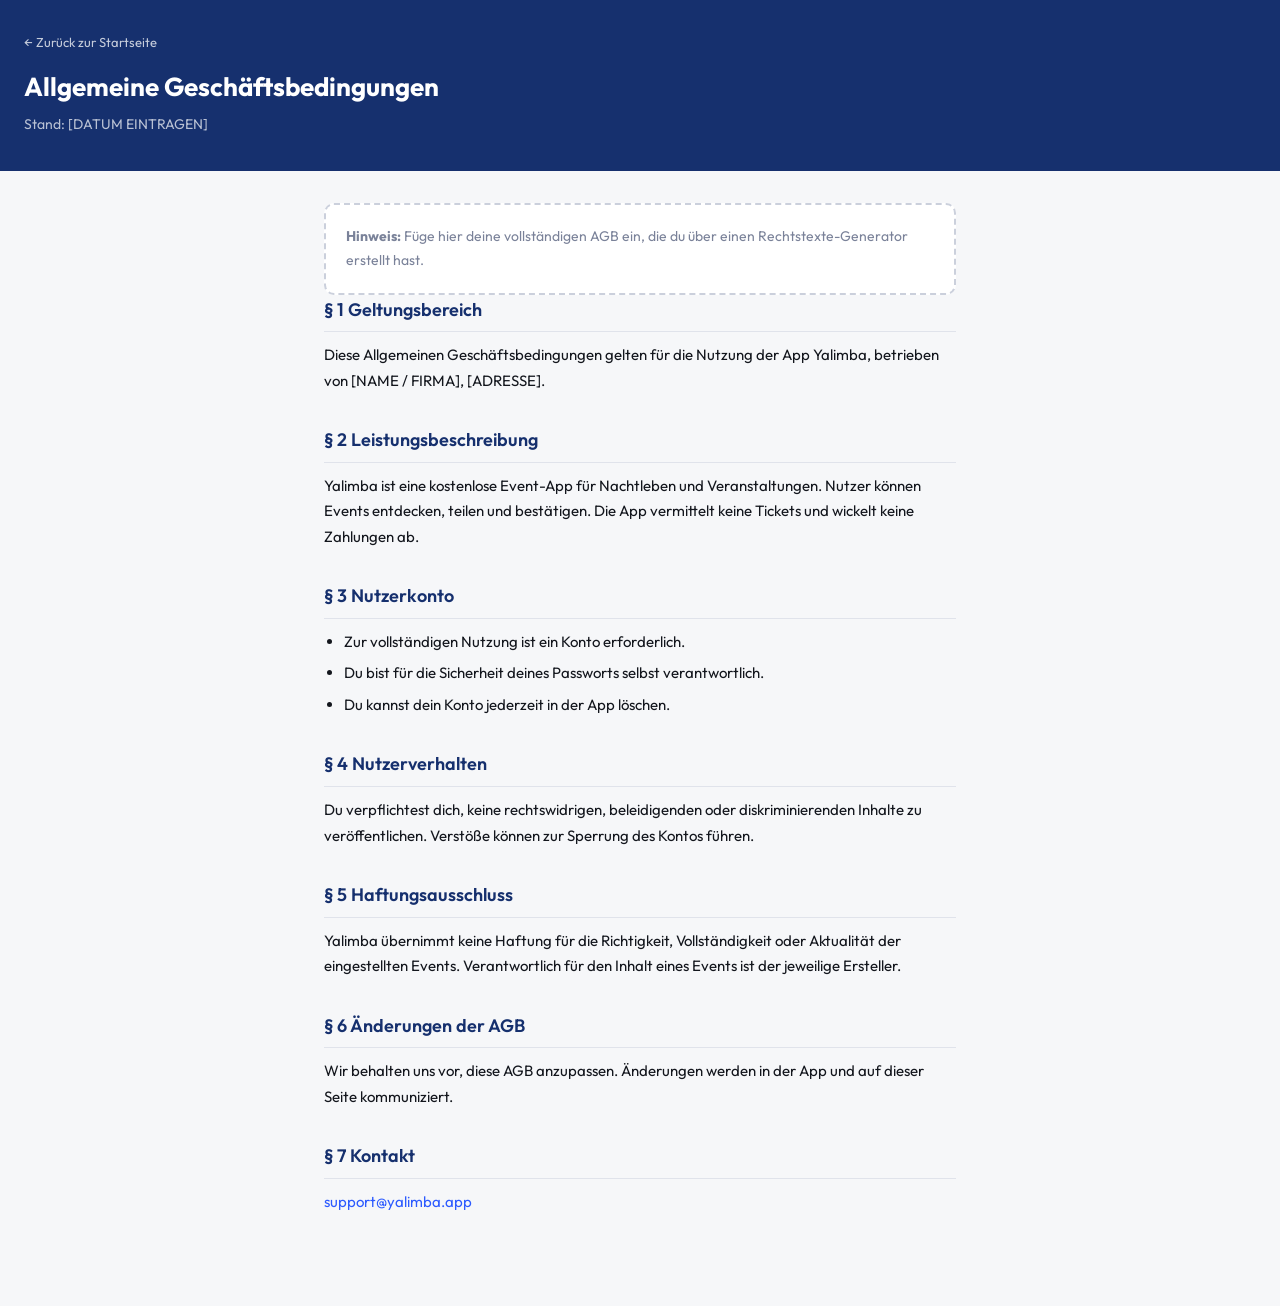
==== agb.html @ d7500364 "Add files via upload" ====
<!DOCTYPE html>
<html lang="de">
<head>
  <meta charset="UTF-8" />
  <meta name="viewport" content="width=device-width, initial-scale=1.0" />
  <title>AGB – Yalimba</title>
  <link href="https://fonts.googleapis.com/css2?family=Outfit:wght@400;500;600;700&display=swap" rel="stylesheet" />
  <style>
    *, *::before, *::after { box-sizing: border-box; margin: 0; padding: 0; }
    body {
      font-family: 'Outfit', system-ui, sans-serif;
      background: #F6F7F9;
      color: #13161D;
      line-height: 1.7;
      padding: 0 0 60px;
    }
    header {
      background: #16306E;
      color: #fff;
      padding: 28px 24px 24px;
    }
    header a {
      display: inline-block;
      font-size: 13px;
      color: rgba(255,255,255,0.75);
      text-decoration: none;
      margin-bottom: 12px;
    }
    header a:hover { color: #fff; }
    header h1 { font-size: 26px; font-weight: 700; }
    header p  { font-size: 14px; color: rgba(255,255,255,0.7); margin-top: 4px; }
    main {
      max-width: 680px;
      margin: 32px auto;
      padding: 0 24px;
    }
    section { margin-bottom: 32px; }
    h2 {
      font-size: 18px;
      font-weight: 600;
      color: #16306E;
      margin-bottom: 10px;
      padding-bottom: 6px;
      border-bottom: 1px solid #E0E3EB;
    }
    p  { font-size: 15px; margin-bottom: 10px; }
    ul { padding-left: 20px; margin-bottom: 10px; }
    li { font-size: 15px; margin-bottom: 6px; }
    a  { color: #2D5BFF; text-decoration: none; }
    a:hover { text-decoration: underline; }
    .placeholder {
      background: #fff;
      border: 2px dashed #CBD0DC;
      border-radius: 10px;
      padding: 20px;
      font-size: 14px;
      color: #7A8299;
    }
  </style>
</head>
<body>
  <header>
    <a href="index.html">← Zurück zur Startseite</a>
    <h1>Allgemeine Geschäftsbedingungen</h1>
    <p>Stand: [DATUM EINTRAGEN]</p>
  </header>
  <main>
    <!-- ════════════════════════════════════════════════
         PLATZHALTER – ersetze diesen Bereich mit deinem
         generierten AGB-Text (z.B. von it-recht-kanzlei.de
         oder trusted-shops.com)
         ════════════════════════════════════════════════ -->
    <div class="placeholder">
      <strong>Hinweis:</strong> Füge hier deine vollständigen AGB ein,
      die du über einen Rechtstexte-Generator erstellt hast.
    </div>

    <section>
      <h2>§ 1 Geltungsbereich</h2>
      <p>Diese Allgemeinen Geschäftsbedingungen gelten für die Nutzung der App Yalimba,
         betrieben von [NAME / FIRMA], [ADRESSE].</p>
    </section>

    <section>
      <h2>§ 2 Leistungsbeschreibung</h2>
      <p>Yalimba ist eine kostenlose Event-App für Nachtleben und Veranstaltungen.
         Nutzer können Events entdecken, teilen und bestätigen. Die App vermittelt
         keine Tickets und wickelt keine Zahlungen ab.</p>
    </section>

    <section>
      <h2>§ 3 Nutzerkonto</h2>
      <ul>
        <li>Zur vollständigen Nutzung ist ein Konto erforderlich.</li>
        <li>Du bist für die Sicherheit deines Passworts selbst verantwortlich.</li>
        <li>Du kannst dein Konto jederzeit in der App löschen.</li>
      </ul>
    </section>

    <section>
      <h2>§ 4 Nutzerverhalten</h2>
      <p>Du verpflichtest dich, keine rechtswidrigen, beleidigenden oder
         diskriminierenden Inhalte zu veröffentlichen. Verstöße können zur
         Sperrung des Kontos führen.</p>
    </section>

    <section>
      <h2>§ 5 Haftungsausschluss</h2>
      <p>Yalimba übernimmt keine Haftung für die Richtigkeit, Vollständigkeit
         oder Aktualität der eingestellten Events. Verantwortlich für den Inhalt
         eines Events ist der jeweilige Ersteller.</p>
    </section>

    <section>
      <h2>§ 6 Änderungen der AGB</h2>
      <p>Wir behalten uns vor, diese AGB anzupassen. Änderungen werden in der App
         und auf dieser Seite kommuniziert.</p>
    </section>

    <section>
      <h2>§ 7 Kontakt</h2>
      <p><a href="mailto:support@yalimba.app">support@yalimba.app</a></p>
    </section>
  </main>
</body>
</html>
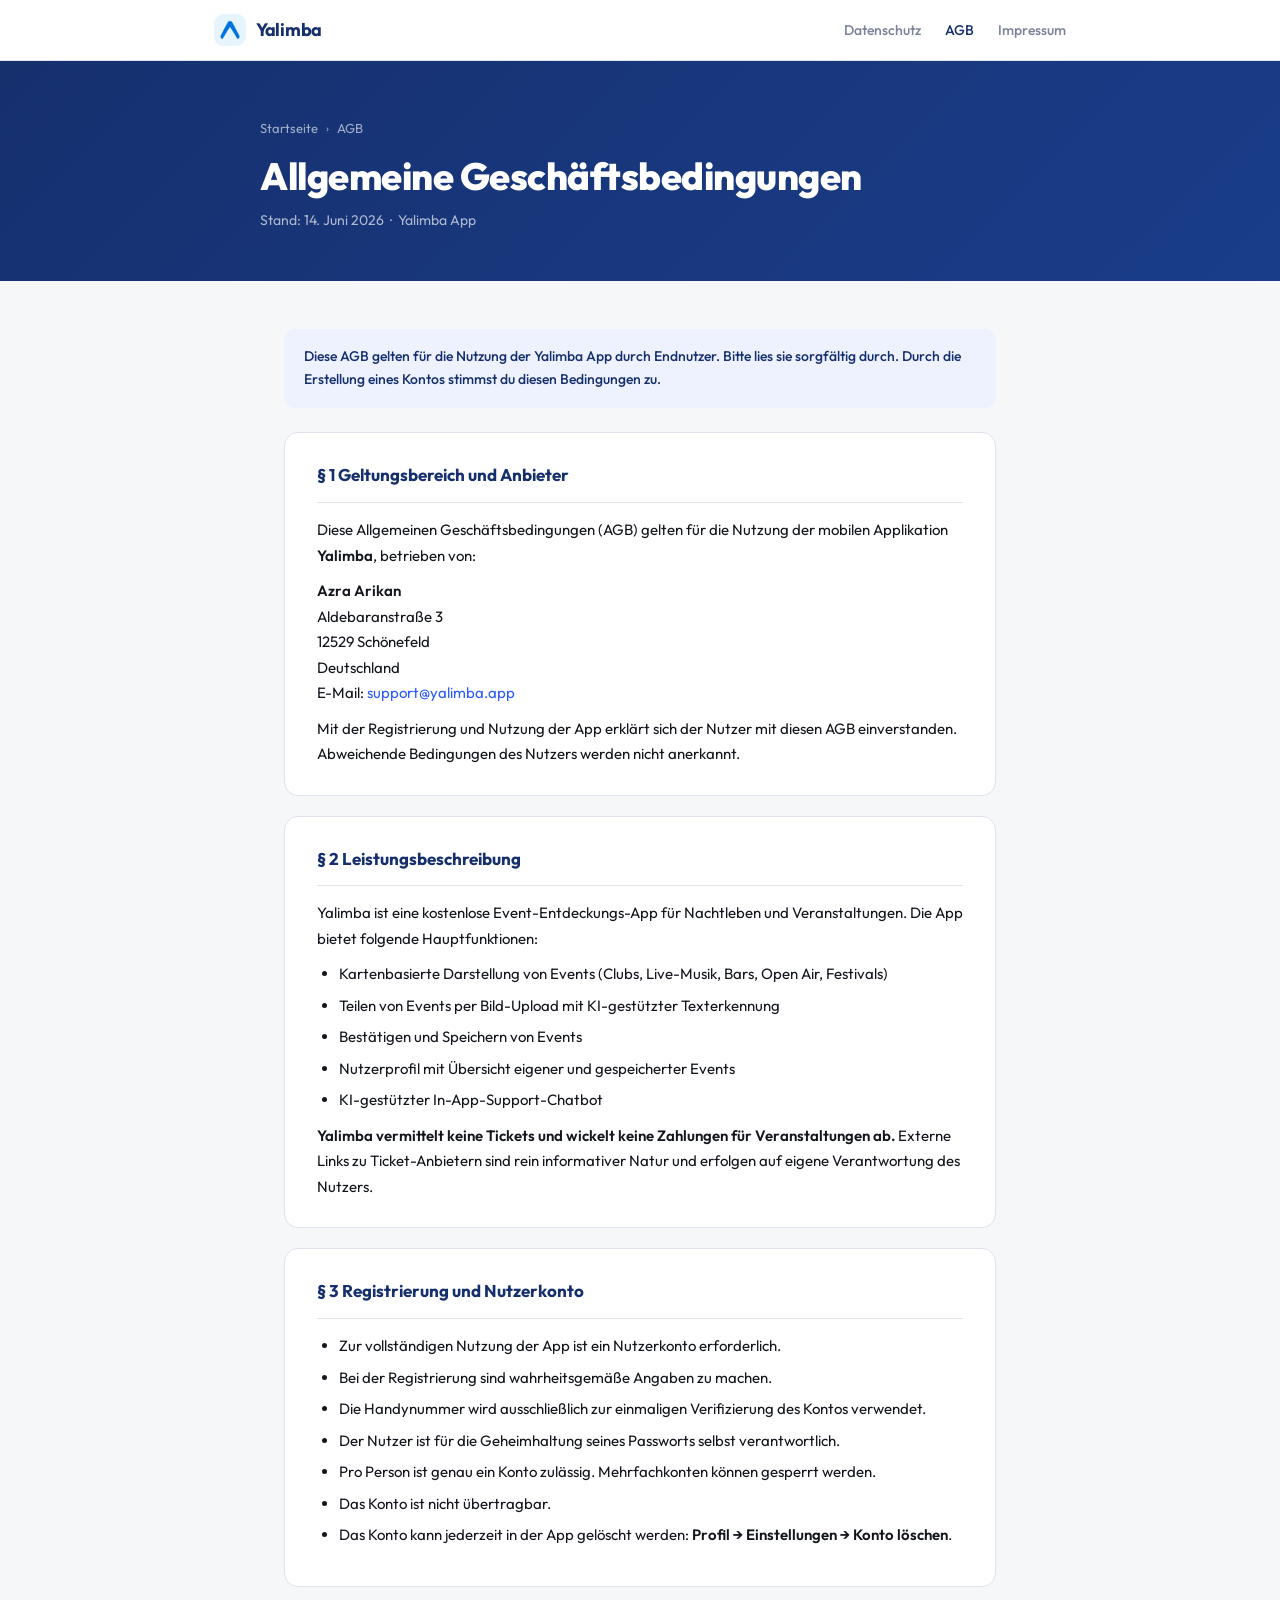
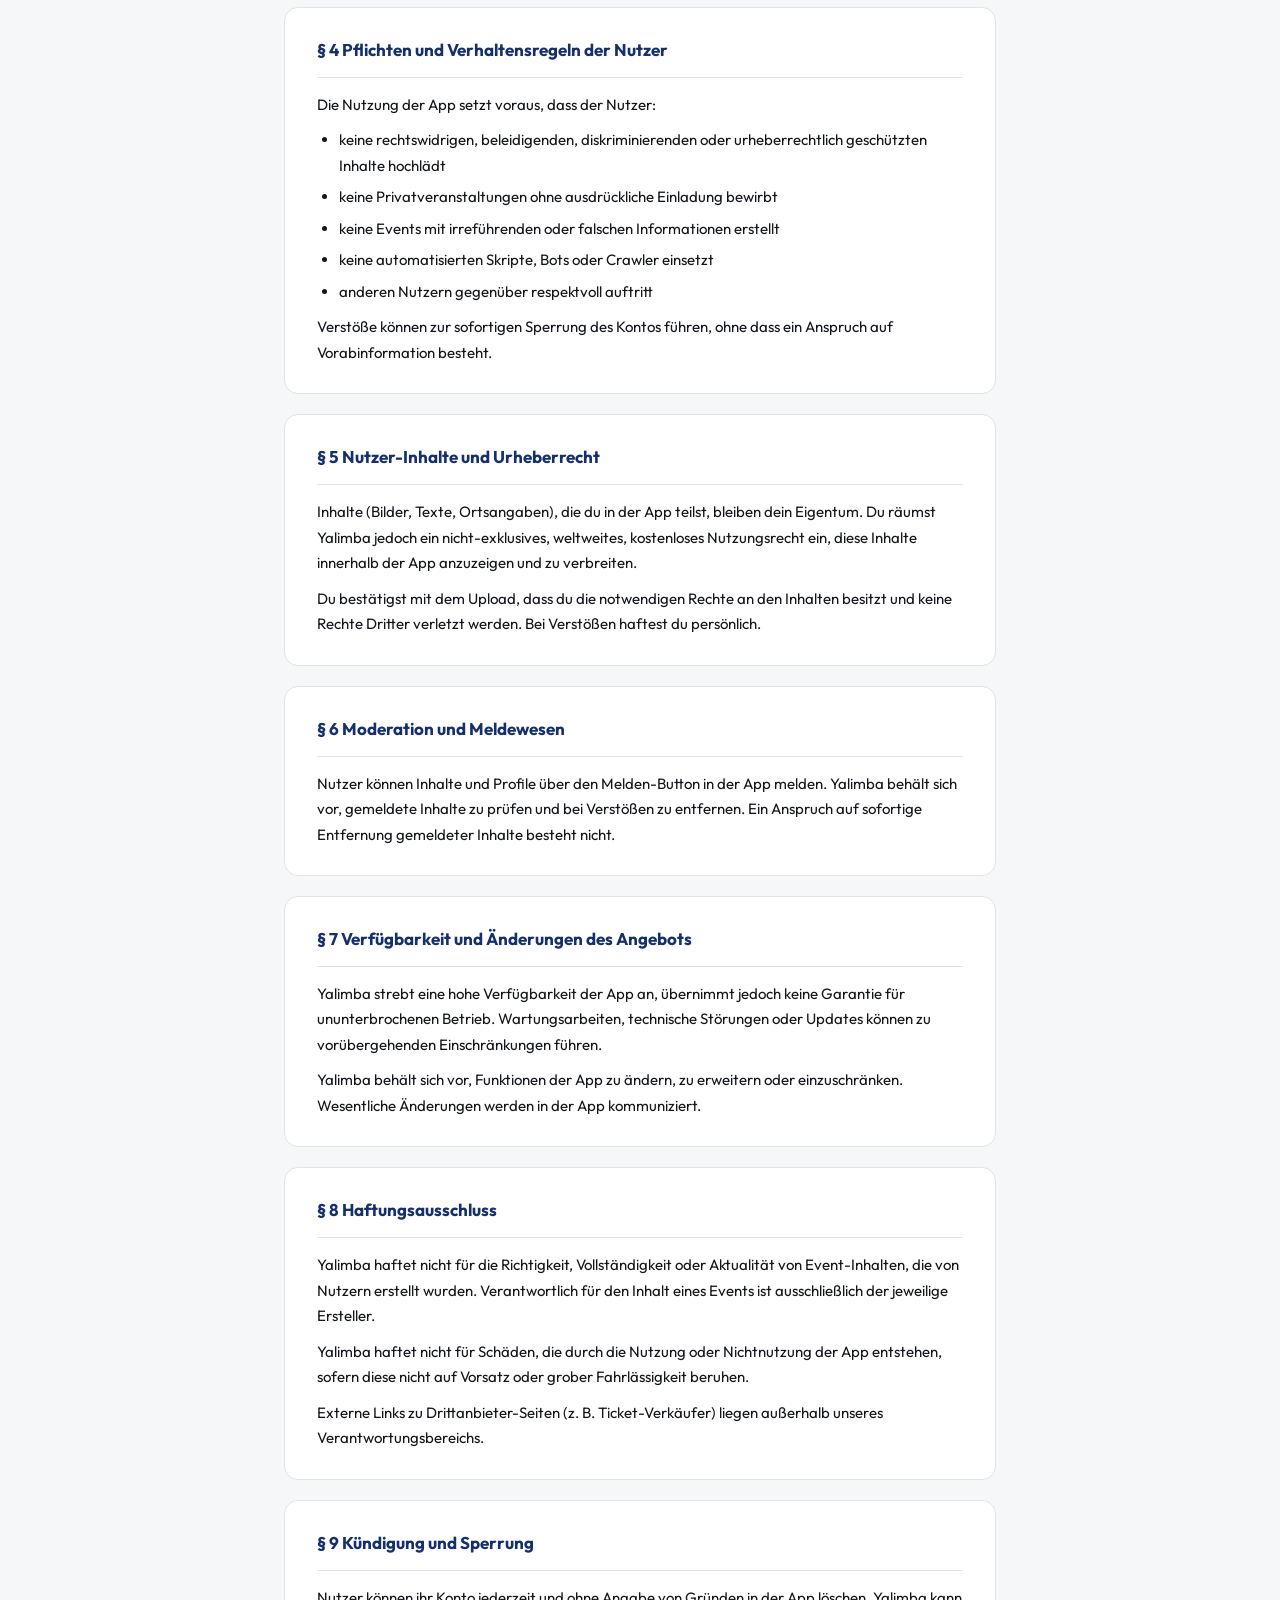
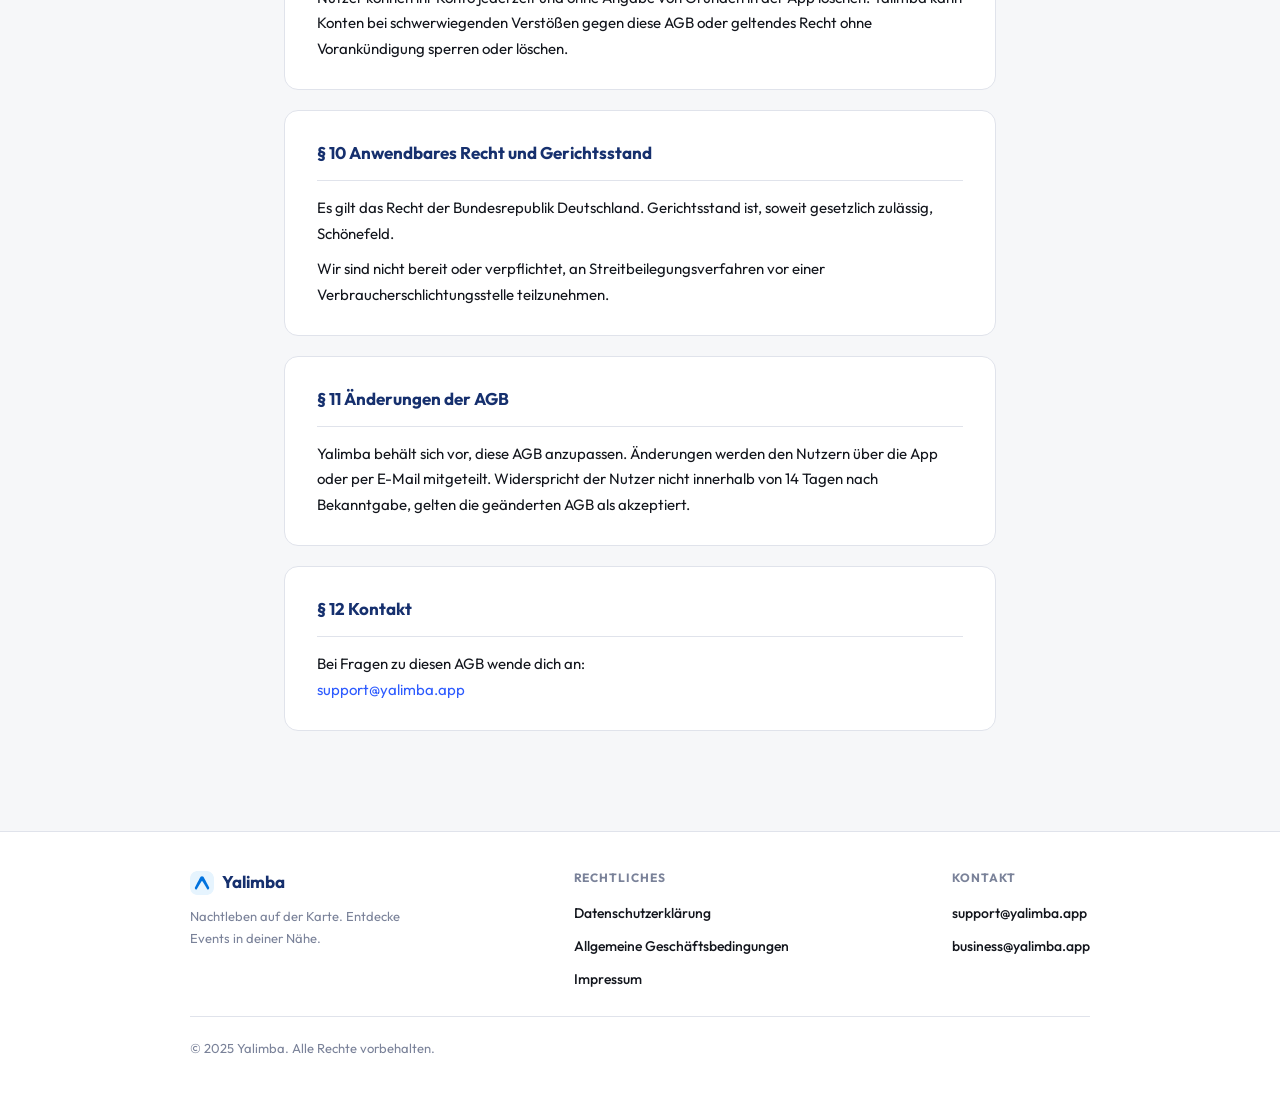
==== commit 56989086: "Add files via upload" ====
--- a/agb.html
+++ b/agb.html
@@ -4,123 +4,238 @@
   <meta charset="UTF-8" />
   <meta name="viewport" content="width=device-width, initial-scale=1.0" />
   <title>AGB – Yalimba</title>
-  <link href="https://fonts.googleapis.com/css2?family=Outfit:wght@400;500;600;700&display=swap" rel="stylesheet" />
-  <style>
-    *, *::before, *::after { box-sizing: border-box; margin: 0; padding: 0; }
-    body {
-      font-family: 'Outfit', system-ui, sans-serif;
-      background: #F6F7F9;
-      color: #13161D;
-      line-height: 1.7;
-      padding: 0 0 60px;
-    }
-    header {
-      background: #16306E;
-      color: #fff;
-      padding: 28px 24px 24px;
-    }
-    header a {
-      display: inline-block;
-      font-size: 13px;
-      color: rgba(255,255,255,0.75);
-      text-decoration: none;
-      margin-bottom: 12px;
-    }
-    header a:hover { color: #fff; }
-    header h1 { font-size: 26px; font-weight: 700; }
-    header p  { font-size: 14px; color: rgba(255,255,255,0.7); margin-top: 4px; }
-    main {
-      max-width: 680px;
-      margin: 32px auto;
-      padding: 0 24px;
-    }
-    section { margin-bottom: 32px; }
-    h2 {
-      font-size: 18px;
-      font-weight: 600;
-      color: #16306E;
-      margin-bottom: 10px;
-      padding-bottom: 6px;
-      border-bottom: 1px solid #E0E3EB;
-    }
-    p  { font-size: 15px; margin-bottom: 10px; }
-    ul { padding-left: 20px; margin-bottom: 10px; }
-    li { font-size: 15px; margin-bottom: 6px; }
-    a  { color: #2D5BFF; text-decoration: none; }
-    a:hover { text-decoration: underline; }
-    .placeholder {
-      background: #fff;
-      border: 2px dashed #CBD0DC;
-      border-radius: 10px;
-      padding: 20px;
-      font-size: 14px;
-      color: #7A8299;
-    }
-  </style>
+  <meta name="description" content="Allgemeine Geschäftsbedingungen der Yalimba App." />
+  <link rel="icon" href="favicon.png" />
+  <link rel="stylesheet" href="_shared.css" />
 </head>
 <body>
-  <header>
-    <a href="index.html">← Zurück zur Startseite</a>
-    <h1>Allgemeine Geschäftsbedingungen</h1>
-    <p>Stand: [DATUM EINTRAGEN]</p>
-  </header>
+
+  <!-- NAVIGATION -->
+  <nav class="nav">
+    <div class="nav-inner">
+      <a href="index.html" class="nav-logo">
+        <img src="favicon.png" alt="Yalimba Logo" />
+        <span>Yalimba</span>
+      </a>
+      <ul class="nav-links">
+        <li><a href="datenschutz.html">Datenschutz</a></li>
+        <li><a href="agb.html" class="active">AGB</a></li>
+        <li><a href="impressum.html">Impressum</a></li>
+      </ul>
+    </div>
+  </nav>
+
+  <!-- HERO -->
+  <div class="hero">
+    <div class="hero-inner">
+      <div class="hero-breadcrumb">
+        <a href="index.html">Startseite</a>
+        <span>›</span>
+        AGB
+      </div>
+      <h1>Allgemeine Geschäftsbedingungen</h1>
+      <p class="hero-meta">Stand: 14. Juni 2026 &nbsp;·&nbsp; Yalimba App</p>
+    </div>
+  </div>
+
+  <!-- CONTENT -->
   <main>
-    <!-- ════════════════════════════════════════════════
-         PLATZHALTER – ersetze diesen Bereich mit deinem
-         generierten AGB-Text (z.B. von it-recht-kanzlei.de
-         oder trusted-shops.com)
-         ════════════════════════════════════════════════ -->
-    <div class="placeholder">
-      <strong>Hinweis:</strong> Füge hier deine vollständigen AGB ein,
-      die du über einen Rechtstexte-Generator erstellt hast.
-    </div>
-
-    <section>
-      <h2>§ 1 Geltungsbereich</h2>
-      <p>Diese Allgemeinen Geschäftsbedingungen gelten für die Nutzung der App Yalimba,
-         betrieben von [NAME / FIRMA], [ADRESSE].</p>
-    </section>
-
-    <section>
+    <div class="intro-box">
+      Diese AGB gelten für die Nutzung der Yalimba App durch Endnutzer. Bitte lies sie sorgfältig durch.
+      Durch die Erstellung eines Kontos stimmst du diesen Bedingungen zu.
+    </div>
+
+    <div class="legal-section">
+      <h2>§ 1 Geltungsbereich und Anbieter</h2>
+      <p>
+        Diese Allgemeinen Geschäftsbedingungen (AGB) gelten für die Nutzung der mobilen Applikation
+        <strong>Yalimba</strong>, betrieben von:
+      </p>
+      <p>
+        <strong>Azra Arikan</strong><br />
+        Aldebaranstraße 3<br />
+        12529 Schönefeld<br />
+        Deutschland<br />
+        E-Mail: <a href="mailto:support@yalimba.app">support@yalimba.app</a>
+      </p>
+      <p>
+        Mit der Registrierung und Nutzung der App erklärt sich der Nutzer mit diesen AGB
+        einverstanden. Abweichende Bedingungen des Nutzers werden nicht anerkannt.
+      </p>
+    </div>
+
+    <div class="legal-section">
       <h2>§ 2 Leistungsbeschreibung</h2>
-      <p>Yalimba ist eine kostenlose Event-App für Nachtleben und Veranstaltungen.
-         Nutzer können Events entdecken, teilen und bestätigen. Die App vermittelt
-         keine Tickets und wickelt keine Zahlungen ab.</p>
-    </section>
-
-    <section>
-      <h2>§ 3 Nutzerkonto</h2>
+      <p>
+        Yalimba ist eine kostenlose Event-Entdeckungs-App für Nachtleben und Veranstaltungen.
+        Die App bietet folgende Hauptfunktionen:
+      </p>
       <ul>
-        <li>Zur vollständigen Nutzung ist ein Konto erforderlich.</li>
-        <li>Du bist für die Sicherheit deines Passworts selbst verantwortlich.</li>
-        <li>Du kannst dein Konto jederzeit in der App löschen.</li>
-      </ul>
-    </section>
-
-    <section>
-      <h2>§ 4 Nutzerverhalten</h2>
-      <p>Du verpflichtest dich, keine rechtswidrigen, beleidigenden oder
-         diskriminierenden Inhalte zu veröffentlichen. Verstöße können zur
-         Sperrung des Kontos führen.</p>
-    </section>
-
-    <section>
-      <h2>§ 5 Haftungsausschluss</h2>
-      <p>Yalimba übernimmt keine Haftung für die Richtigkeit, Vollständigkeit
-         oder Aktualität der eingestellten Events. Verantwortlich für den Inhalt
-         eines Events ist der jeweilige Ersteller.</p>
-    </section>
-
-    <section>
-      <h2>§ 6 Änderungen der AGB</h2>
-      <p>Wir behalten uns vor, diese AGB anzupassen. Änderungen werden in der App
-         und auf dieser Seite kommuniziert.</p>
-    </section>
-
-    <section>
-      <h2>§ 7 Kontakt</h2>
-      <p><a href="mailto:support@yalimba.app">support@yalimba.app</a></p>
-    </section>
+        <li>Kartenbasierte Darstellung von Events (Clubs, Live-Musik, Bars, Open Air, Festivals)</li>
+        <li>Teilen von Events per Bild-Upload mit KI-gestützter Texterkennung</li>
+        <li>Bestätigen und Speichern von Events</li>
+        <li>Nutzerprofil mit Übersicht eigener und gespeicherter Events</li>
+        <li>KI-gestützter In-App-Support-Chatbot</li>
+      </ul>
+      <p>
+        <strong>Yalimba vermittelt keine Tickets und wickelt keine Zahlungen für Veranstaltungen ab.</strong>
+        Externe Links zu Ticket-Anbietern sind rein informativer Natur und erfolgen auf eigene Verantwortung des Nutzers.
+      </p>
+    </div>
+
+    <div class="legal-section">
+      <h2>§ 3 Registrierung und Nutzerkonto</h2>
+      <ul>
+        <li>Zur vollständigen Nutzung der App ist ein Nutzerkonto erforderlich.</li>
+        <li>Bei der Registrierung sind wahrheitsgemäße Angaben zu machen.</li>
+        <li>Die Handynummer wird ausschließlich zur einmaligen Verifizierung des Kontos verwendet.</li>
+        <li>Der Nutzer ist für die Geheimhaltung seines Passworts selbst verantwortlich.</li>
+        <li>Pro Person ist genau ein Konto zulässig. Mehrfachkonten können gesperrt werden.</li>
+        <li>Das Konto ist nicht übertragbar.</li>
+        <li>
+          Das Konto kann jederzeit in der App gelöscht werden:
+          <strong>Profil → Einstellungen → Konto löschen</strong>.
+        </li>
+      </ul>
+    </div>
+
+    <div class="legal-section">
+      <h2>§ 4 Pflichten und Verhaltensregeln der Nutzer</h2>
+      <p>Die Nutzung der App setzt voraus, dass der Nutzer:</p>
+      <ul>
+        <li>keine rechtswidrigen, beleidigenden, diskriminierenden oder urheberrechtlich geschützten Inhalte hochlädt</li>
+        <li>keine Privatveranstaltungen ohne ausdrückliche Einladung bewirbt</li>
+        <li>keine Events mit irreführenden oder falschen Informationen erstellt</li>
+        <li>keine automatisierten Skripte, Bots oder Crawler einsetzt</li>
+        <li>anderen Nutzern gegenüber respektvoll auftritt</li>
+      </ul>
+      <p>
+        Verstöße können zur sofortigen Sperrung des Kontos führen, ohne dass ein Anspruch
+        auf Vorabinformation besteht.
+      </p>
+    </div>
+
+    <div class="legal-section">
+      <h2>§ 5 Nutzer-Inhalte und Urheberrecht</h2>
+      <p>
+        Inhalte (Bilder, Texte, Ortsangaben), die du in der App teilst, bleiben dein Eigentum.
+        Du räumst Yalimba jedoch ein nicht-exklusives, weltweites, kostenloses Nutzungsrecht ein,
+        diese Inhalte innerhalb der App anzuzeigen und zu verbreiten.
+      </p>
+      <p>
+        Du bestätigst mit dem Upload, dass du die notwendigen Rechte an den Inhalten besitzt und
+        keine Rechte Dritter verletzt werden. Bei Verstößen haftest du persönlich.
+      </p>
+    </div>
+
+    <div class="legal-section">
+      <h2>§ 6 Moderation und Meldewesen</h2>
+      <p>
+        Nutzer können Inhalte und Profile über den Melden-Button in der App melden.
+        Yalimba behält sich vor, gemeldete Inhalte zu prüfen und bei Verstößen zu entfernen.
+        Ein Anspruch auf sofortige Entfernung gemeldeter Inhalte besteht nicht.
+      </p>
+    </div>
+
+    <div class="legal-section">
+      <h2>§ 7 Verfügbarkeit und Änderungen des Angebots</h2>
+      <p>
+        Yalimba strebt eine hohe Verfügbarkeit der App an, übernimmt jedoch keine Garantie für
+        ununterbrochenen Betrieb. Wartungsarbeiten, technische Störungen oder Updates können
+        zu vorübergehenden Einschränkungen führen.
+      </p>
+      <p>
+        Yalimba behält sich vor, Funktionen der App zu ändern, zu erweitern oder einzuschränken.
+        Wesentliche Änderungen werden in der App kommuniziert.
+      </p>
+    </div>
+
+    <div class="legal-section">
+      <h2>§ 8 Haftungsausschluss</h2>
+      <p>
+        Yalimba haftet nicht für die Richtigkeit, Vollständigkeit oder Aktualität von Event-Inhalten,
+        die von Nutzern erstellt wurden. Verantwortlich für den Inhalt eines Events ist ausschließlich
+        der jeweilige Ersteller.
+      </p>
+      <p>
+        Yalimba haftet nicht für Schäden, die durch die Nutzung oder Nichtnutzung der App entstehen,
+        sofern diese nicht auf Vorsatz oder grober Fahrlässigkeit beruhen.
+      </p>
+      <p>
+        Externe Links zu Drittanbieter-Seiten (z.&thinsp;B. Ticket-Verkäufer) liegen außerhalb unseres
+        Verantwortungsbereichs.
+      </p>
+    </div>
+
+    <div class="legal-section">
+      <h2>§ 9 Kündigung und Sperrung</h2>
+      <p>
+        Nutzer können ihr Konto jederzeit und ohne Angabe von Gründen in der App löschen.
+        Yalimba kann Konten bei schwerwiegenden Verstößen gegen diese AGB oder geltendes Recht
+        ohne Vorankündigung sperren oder löschen.
+      </p>
+    </div>
+
+    <div class="legal-section">
+      <h2>§ 10 Anwendbares Recht und Gerichtsstand</h2>
+      <p>
+        Es gilt das Recht der Bundesrepublik Deutschland. Gerichtsstand ist, soweit gesetzlich
+        zulässig, Schönefeld.
+      </p>
+      <p>
+        Wir sind nicht bereit oder verpflichtet, an Streitbeilegungsverfahren vor einer
+        Verbraucherschlichtungsstelle teilzunehmen.
+      </p>
+    </div>
+
+    <div class="legal-section">
+      <h2>§ 11 Änderungen der AGB</h2>
+      <p>
+        Yalimba behält sich vor, diese AGB anzupassen. Änderungen werden den Nutzern über
+        die App oder per E-Mail mitgeteilt. Widerspricht der Nutzer nicht innerhalb von
+        14 Tagen nach Bekanntgabe, gelten die geänderten AGB als akzeptiert.
+      </p>
+    </div>
+
+    <div class="legal-section">
+      <h2>§ 12 Kontakt</h2>
+      <p>
+        Bei Fragen zu diesen AGB wende dich an:<br />
+        <a href="mailto:support@yalimba.app">support@yalimba.app</a>
+      </p>
+    </div>
   </main>
+
+  <!-- FOOTER -->
+  <footer>
+    <div class="footer-inner">
+      <div class="footer-brand">
+        <div class="brand-name">
+          <img src="favicon.png" alt="Yalimba" />
+          Yalimba
+        </div>
+        <p>Nachtleben auf der Karte. Entdecke Events in deiner Nähe.</p>
+      </div>
+      <div class="footer-links">
+        <h4>Rechtliches</h4>
+        <ul>
+          <li><a href="datenschutz.html">Datenschutzerklärung</a></li>
+          <li><a href="agb.html">Allgemeine Geschäftsbedingungen</a></li>
+          <li><a href="impressum.html">Impressum</a></li>
+        </ul>
+      </div>
+      <div class="footer-links">
+        <h4>Kontakt</h4>
+        <ul>
+          <li><a href="mailto:support@yalimba.app">support@yalimba.app</a></li>
+          <li><a href="mailto:business@yalimba.app">business@yalimba.app</a></li>
+        </ul>
+      </div>
+    </div>
+    <div class="footer-bottom">
+      &copy; 2025 Yalimba. Alle Rechte vorbehalten.
+    </div>
+  </footer>
+
 </body>
 </html>
--- a/_shared.css
+++ b/_shared.css
@@ -0,0 +1,245 @@
+/* ═══════════════════════════════════════════════════════
+   YALIMBA – Gemeinsames Stylesheet für alle Webseiten
+   Farben & Schrift identisch zur App
+   ═══════════════════════════════════════════════════════ */
+
+@import url('https://fonts.googleapis.com/css2?family=Outfit:wght@400;500;600;700;800&display=swap');
+
+*, *::before, *::after { box-sizing: border-box; margin: 0; padding: 0; }
+
+:root {
+  --bg:       #F6F7F9;
+  --white:    #FFFFFF;
+  --text:     #13161D;
+  --navy:     #16306E;
+  --blue:     #2D5BFF;
+  --gray:     #7A8299;
+  --border:   #E0E3EB;
+  --surface:  #FFFFFF;
+  --danger:   #FF3B55;
+}
+
+html { scroll-behavior: smooth; }
+
+body {
+  font-family: 'Outfit', system-ui, -apple-system, sans-serif;
+  background: var(--bg);
+  color: var(--text);
+  line-height: 1.7;
+  min-height: 100vh;
+  display: flex;
+  flex-direction: column;
+}
+
+/* ─── NAVIGATION ─────────────────────────────────────── */
+.nav {
+  background: var(--white);
+  border-bottom: 1px solid var(--border);
+  position: sticky;
+  top: 0;
+  z-index: 100;
+}
+.nav-inner {
+  max-width: 900px;
+  margin: 0 auto;
+  padding: 0 24px;
+  height: 60px;
+  display: flex;
+  align-items: center;
+  justify-content: space-between;
+}
+.nav-logo {
+  display: flex;
+  align-items: center;
+  gap: 10px;
+  text-decoration: none;
+  color: var(--navy);
+}
+.nav-logo img {
+  width: 32px;
+  height: 32px;
+  border-radius: 8px;
+}
+.nav-logo span {
+  font-size: 18px;
+  font-weight: 700;
+  letter-spacing: -0.3px;
+}
+.nav-links {
+  display: flex;
+  gap: 24px;
+  list-style: none;
+}
+.nav-links a {
+  font-size: 14px;
+  font-weight: 500;
+  color: var(--gray);
+  text-decoration: none;
+  transition: color 0.15s;
+}
+.nav-links a:hover,
+.nav-links a.active { color: var(--navy); }
+
+/* ─── PAGE HERO ──────────────────────────────────────── */
+.hero {
+  background: linear-gradient(135deg, var(--navy) 0%, #1a3d8a 100%);
+  color: var(--white);
+  padding: 56px 24px 48px;
+}
+.hero-inner {
+  max-width: 760px;
+  margin: 0 auto;
+}
+.hero-breadcrumb {
+  font-size: 13px;
+  color: rgba(255,255,255,0.6);
+  margin-bottom: 16px;
+  display: flex;
+  align-items: center;
+  gap: 8px;
+}
+.hero-breadcrumb a {
+  color: rgba(255,255,255,0.6);
+  text-decoration: none;
+}
+.hero-breadcrumb a:hover { color: rgba(255,255,255,0.9); }
+.hero-breadcrumb span { font-size: 11px; }
+.hero h1 {
+  font-size: clamp(28px, 5vw, 38px);
+  font-weight: 800;
+  letter-spacing: -0.5px;
+  line-height: 1.15;
+}
+.hero-meta {
+  margin-top: 10px;
+  font-size: 14px;
+  color: rgba(255,255,255,0.65);
+}
+
+/* ─── MAIN CONTENT ───────────────────────────────────── */
+main {
+  flex: 1;
+  max-width: 760px;
+  width: 100%;
+  margin: 0 auto;
+  padding: 48px 24px 80px;
+}
+
+/* ─── LEGAL SECTIONS ─────────────────────────────────── */
+.legal-section {
+  background: var(--white);
+  border-radius: 14px;
+  padding: 28px 32px;
+  margin-bottom: 20px;
+  border: 1px solid var(--border);
+}
+.legal-section h2 {
+  font-size: 17px;
+  font-weight: 700;
+  color: var(--navy);
+  margin-bottom: 14px;
+  padding-bottom: 12px;
+  border-bottom: 1px solid var(--border);
+}
+.legal-section p {
+  font-size: 15px;
+  color: var(--text);
+  margin-bottom: 10px;
+}
+.legal-section p:last-child { margin-bottom: 0; }
+.legal-section ul, .legal-section ol {
+  padding-left: 22px;
+  margin-bottom: 10px;
+}
+.legal-section li {
+  font-size: 15px;
+  color: var(--text);
+  margin-bottom: 6px;
+}
+.legal-section a {
+  color: var(--blue);
+  text-decoration: none;
+}
+.legal-section a:hover { text-decoration: underline; }
+.legal-section strong { font-weight: 600; }
+
+.intro-box {
+  background: #EEF2FF;
+  border-radius: 10px;
+  padding: 16px 20px;
+  margin-bottom: 24px;
+  font-size: 14px;
+  color: var(--navy);
+  font-weight: 500;
+}
+
+/* ─── FOOTER ─────────────────────────────────────────── */
+footer {
+  background: var(--white);
+  border-top: 1px solid var(--border);
+  padding: 36px 24px;
+}
+.footer-inner {
+  max-width: 900px;
+  margin: 0 auto;
+  display: flex;
+  flex-wrap: wrap;
+  gap: 32px;
+  justify-content: space-between;
+  align-items: flex-start;
+}
+.footer-brand .brand-name {
+  font-size: 17px;
+  font-weight: 700;
+  color: var(--navy);
+  display: flex;
+  align-items: center;
+  gap: 8px;
+  margin-bottom: 8px;
+}
+.footer-brand .brand-name img {
+  width: 24px;
+  height: 24px;
+  border-radius: 6px;
+}
+.footer-brand p {
+  font-size: 13px;
+  color: var(--gray);
+  max-width: 220px;
+}
+.footer-links h4 {
+  font-size: 12px;
+  font-weight: 700;
+  text-transform: uppercase;
+  letter-spacing: 0.08em;
+  color: var(--gray);
+  margin-bottom: 10px;
+}
+.footer-links ul {
+  list-style: none;
+  display: flex;
+  flex-direction: column;
+  gap: 6px;
+}
+.footer-links a {
+  font-size: 14px;
+  color: var(--text);
+  text-decoration: none;
+  font-weight: 500;
+}
+.footer-links a:hover { color: var(--blue); }
+.footer-bottom {
+  max-width: 900px;
+  margin: 24px auto 0;
+  padding-top: 20px;
+  border-top: 1px solid var(--border);
+  font-size: 13px;
+  color: var(--gray);
+}
+
+/* ─── RESPONSIVE ──────────────────────────────────────── */
+@media (max-width: 600px) {
+  .legal-section { padding: 20px; }
+  .nav-links { display: none; }
+  .footer-inner { flex-direction: column; gap: 24px; }
+}
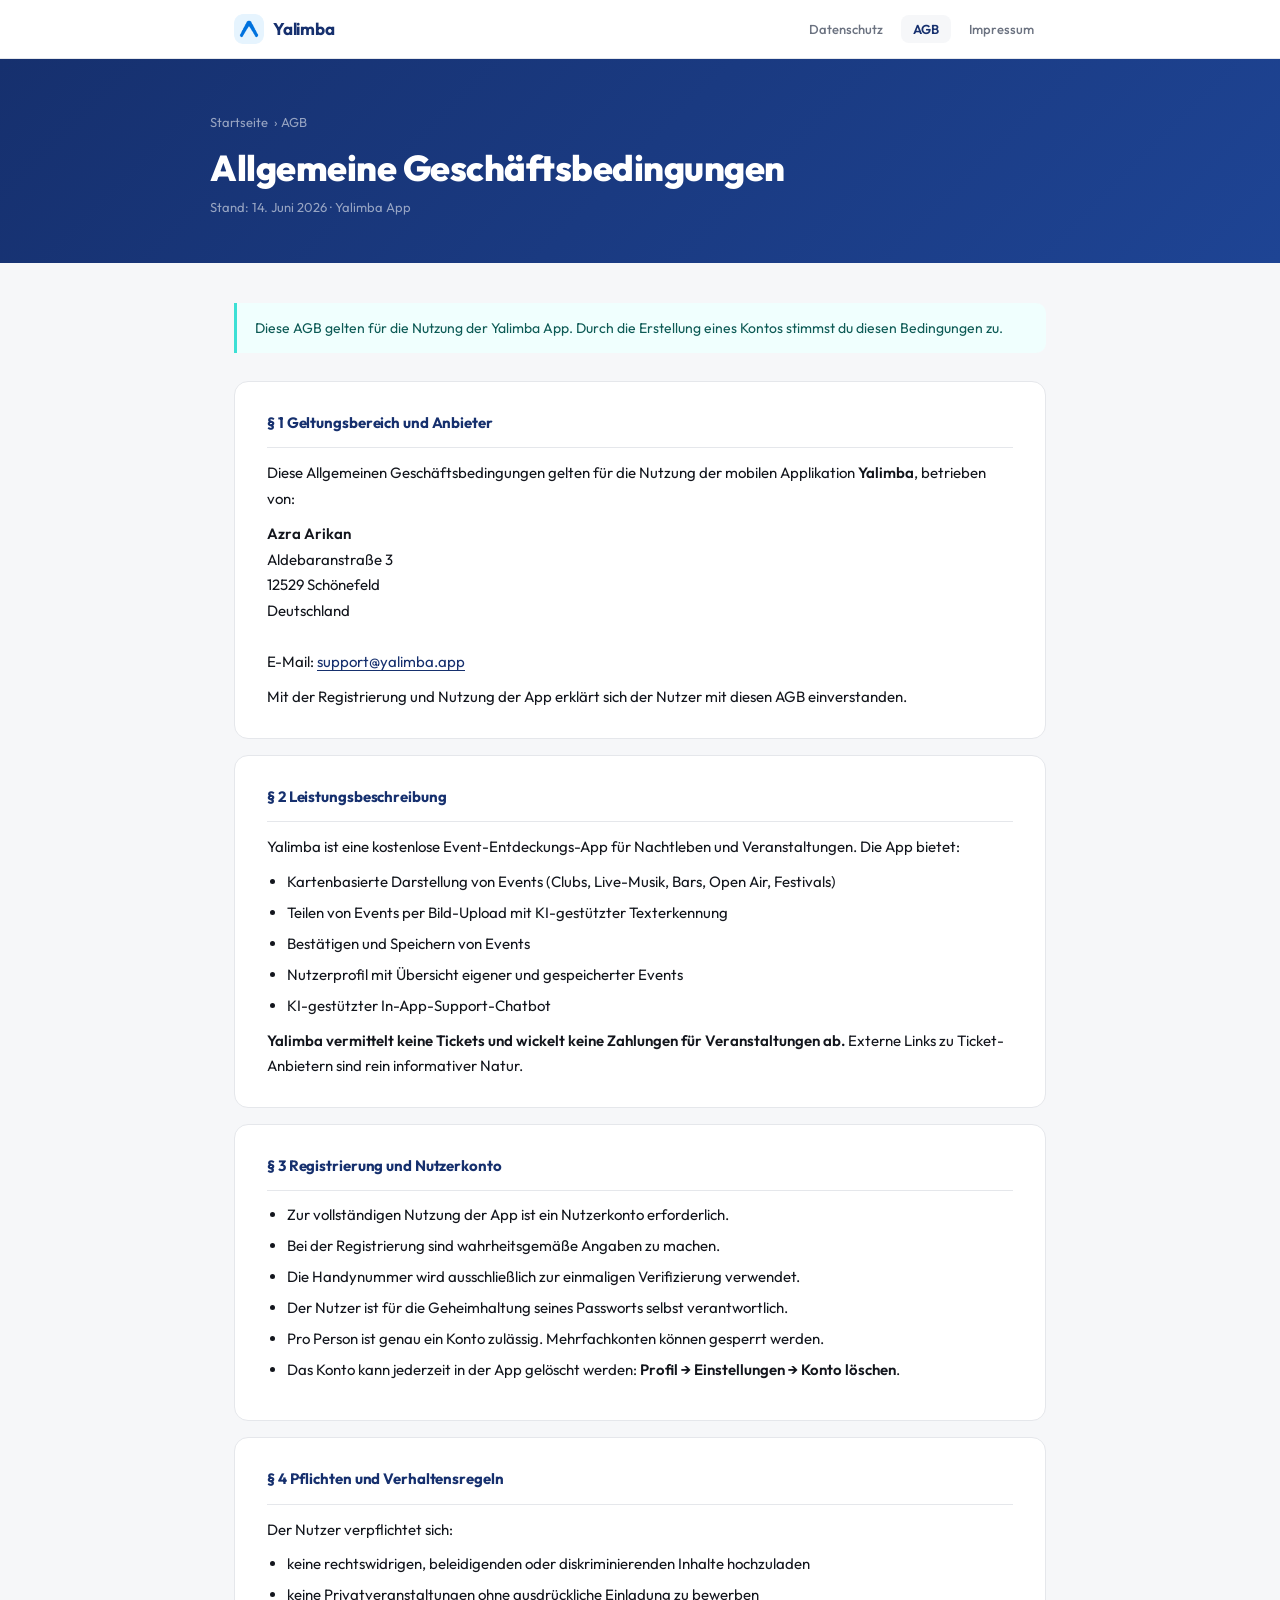
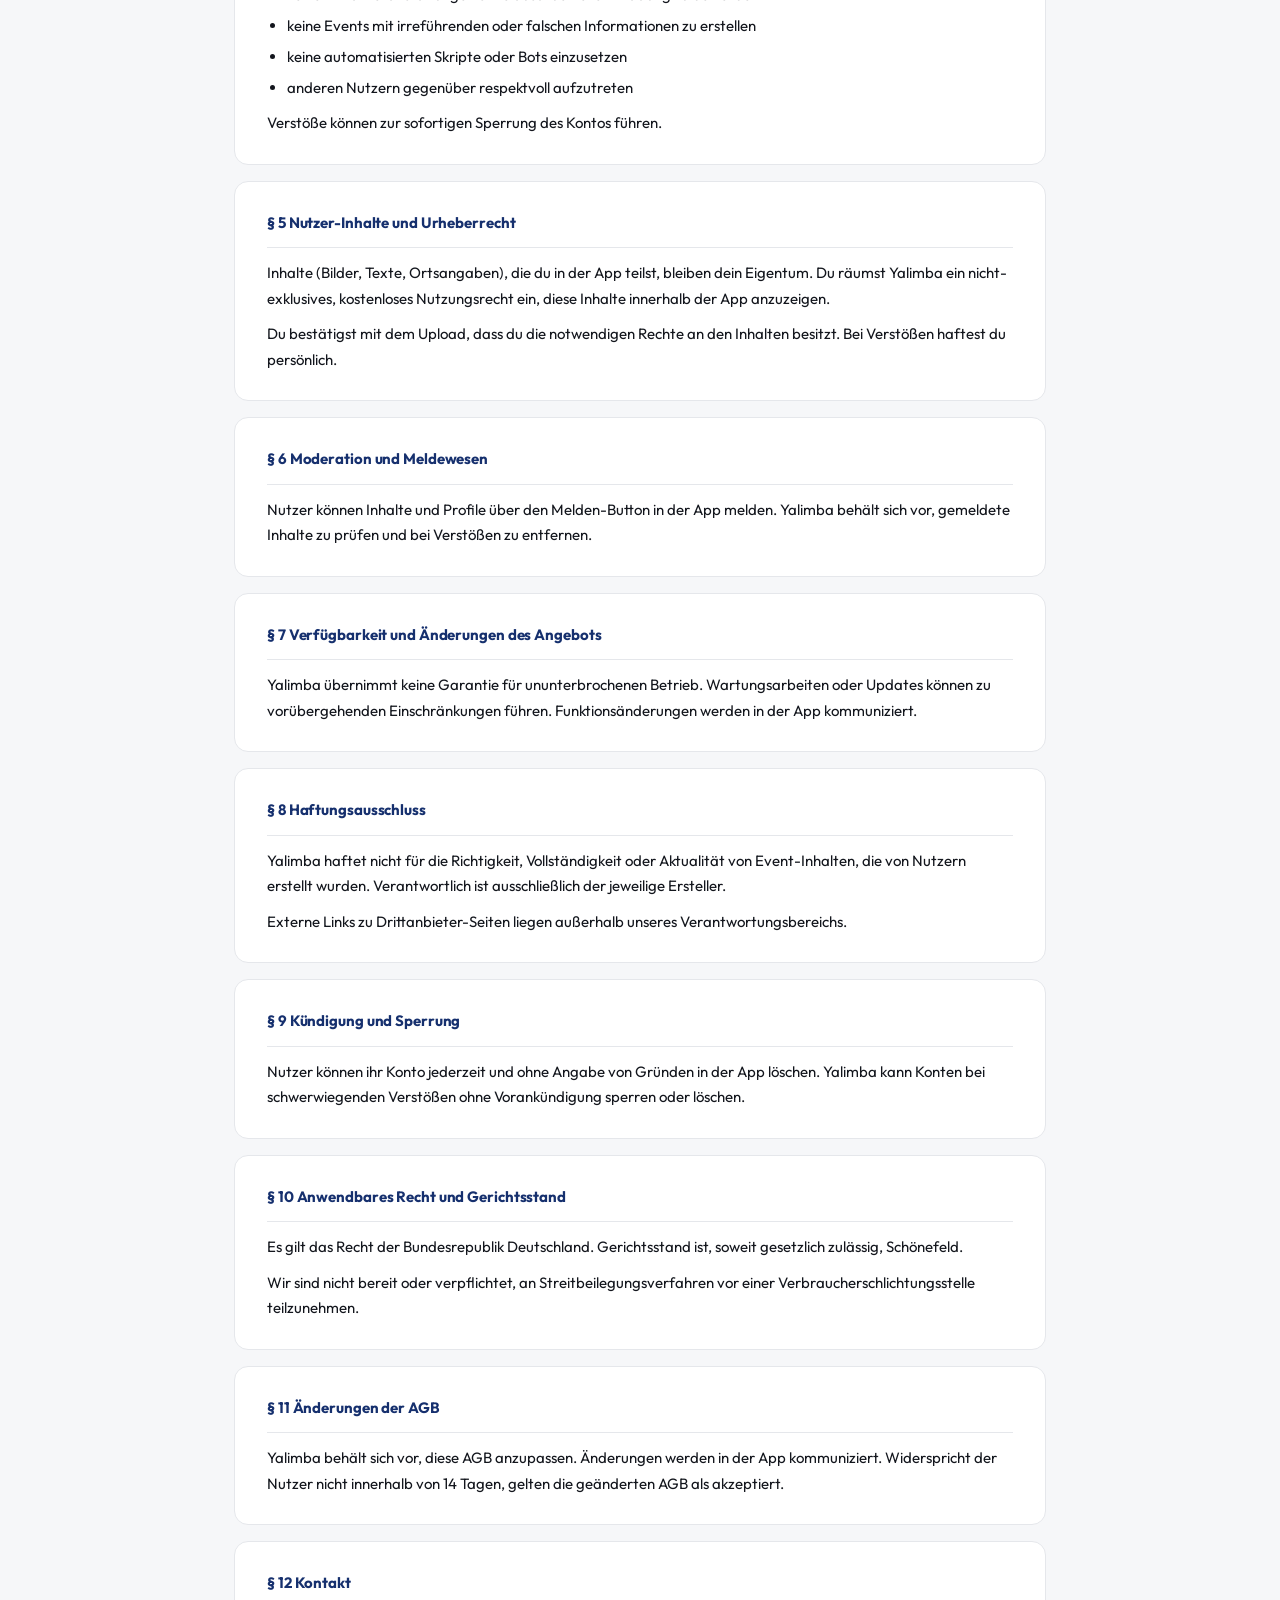
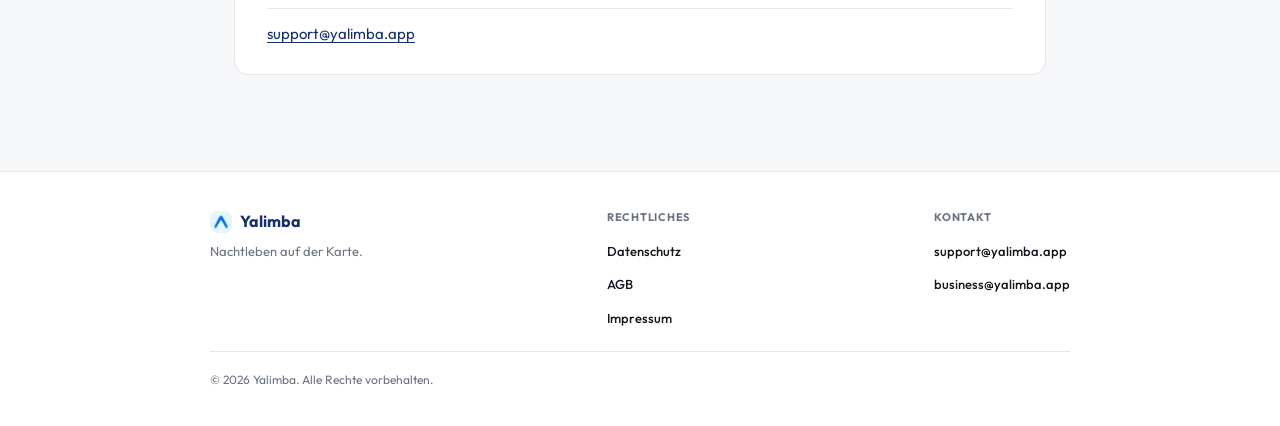
==== commit dd21df16: "Design-Überarbeitung: CSS inline eingebettet, Outfit-Schrift, Yalimba-Design Co-Authored-By: Claude " ====
--- a/agb.html
+++ b/agb.html
@@ -1,241 +1,353 @@
 <!DOCTYPE html>
 <html lang="de">
 <head>
-  <meta charset="UTF-8" />
-  <meta name="viewport" content="width=device-width, initial-scale=1.0" />
-  <title>AGB – Yalimba</title>
-  <meta name="description" content="Allgemeine Geschäftsbedingungen der Yalimba App." />
-  <link rel="icon" href="favicon.png" />
-  <link rel="stylesheet" href="_shared.css" />
+<meta charset="UTF-8" />
+<meta name="viewport" content="width=device-width, initial-scale=1.0" />
+<title>AGB – Yalimba</title>
+<meta name="description" content="Allgemeine Geschäftsbedingungen der Yalimba App." />
+<link rel="icon" href="favicon.png" />
+<link rel="preconnect" href="https://fonts.googleapis.com" />
+<link rel="preconnect" href="https://fonts.gstatic.com" crossorigin />
+<link href="https://fonts.googleapis.com/css2?family=Outfit:wght@400;500;600;700;800&display=swap" rel="stylesheet" />
+<style>
+*, *::before, *::after { box-sizing: border-box; margin: 0; padding: 0; }
+
+:root {
+  --bg: #F6F7F9;
+  --white: #FFFFFF;
+  --text: #13161D;
+  --navy: #16306E;
+  --teal: #3DE0D5;
+  --teal-light: #F0FFFE;
+  --gray: #6B7280;
+  --border: #E5E7EB;
+}
+
+html { scroll-behavior: smooth; }
+
+body {
+  font-family: 'Outfit', -apple-system, BlinkMacSystemFont, 'Segoe UI', sans-serif;
+  background: var(--bg);
+  color: var(--text);
+  line-height: 1.7;
+  min-height: 100vh;
+  display: flex;
+  flex-direction: column;
+  -webkit-font-smoothing: antialiased;
+}
+
+nav {
+  background: var(--white);
+  border-bottom: 1px solid var(--border);
+  position: sticky;
+  top: 0;
+  z-index: 100;
+}
+.nav-inner {
+  max-width: 860px;
+  margin: 0 auto;
+  padding: 0 24px;
+  height: 58px;
+  display: flex;
+  align-items: center;
+  justify-content: space-between;
+}
+.logo {
+  display: flex;
+  align-items: center;
+  gap: 9px;
+  text-decoration: none;
+  color: var(--navy);
+  font-weight: 700;
+  font-size: 17px;
+  letter-spacing: -0.2px;
+}
+.logo img { width: 30px; height: 30px; border-radius: 7px; }
+.nav-links { display: flex; gap: 6px; list-style: none; }
+.nav-links a {
+  font-size: 13px;
+  font-weight: 500;
+  color: var(--gray);
+  text-decoration: none;
+  padding: 6px 12px;
+  border-radius: 8px;
+  transition: background 0.15s, color 0.15s;
+}
+.nav-links a:hover { background: var(--bg); color: var(--navy); }
+.nav-links a.active { background: var(--bg); color: var(--navy); font-weight: 600; }
+
+.hero {
+  background: linear-gradient(135deg, #16306E 0%, #1e4494 100%);
+  padding: 52px 24px 44px;
+}
+.hero-inner { max-width: 860px; margin: 0 auto; }
+.breadcrumb {
+  font-size: 13px;
+  color: rgba(255,255,255,0.55);
+  margin-bottom: 14px;
+  display: flex;
+  align-items: center;
+  gap: 6px;
+}
+.breadcrumb a { color: rgba(255,255,255,0.55); text-decoration: none; }
+.breadcrumb a:hover { color: rgba(255,255,255,0.85); }
+.hero h1 {
+  font-size: clamp(26px, 4vw, 36px);
+  font-weight: 800;
+  color: #fff;
+  letter-spacing: -0.5px;
+  line-height: 1.15;
+}
+.hero-meta { margin-top: 8px; font-size: 13px; color: rgba(255,255,255,0.55); }
+
+main {
+  flex: 1;
+  max-width: 860px;
+  width: 100%;
+  margin: 0 auto;
+  padding: 40px 24px 80px;
+}
+
+.intro {
+  background: var(--teal-light);
+  border-left: 3px solid var(--teal);
+  border-radius: 0 10px 10px 0;
+  padding: 14px 18px;
+  margin-bottom: 28px;
+  font-size: 14px;
+  color: #0D5A55;
+  line-height: 1.6;
+}
+
+.card {
+  background: var(--white);
+  border-radius: 14px;
+  border: 1px solid var(--border);
+  padding: 28px 32px;
+  margin-bottom: 16px;
+}
+.card h2 {
+  font-size: 15px;
+  font-weight: 700;
+  color: var(--navy);
+  margin-bottom: 12px;
+  padding-bottom: 12px;
+  border-bottom: 1px solid var(--border);
+  letter-spacing: -0.1px;
+}
+.card p { font-size: 15px; color: var(--text); margin-bottom: 10px; line-height: 1.7; }
+.card p:last-child { margin-bottom: 0; }
+.card ul, .card ol { padding-left: 20px; margin-bottom: 10px; }
+.card li { font-size: 15px; color: var(--text); margin-bottom: 7px; line-height: 1.6; }
+.card strong { font-weight: 600; color: var(--text); }
+.card a { color: var(--navy); text-decoration: underline; text-underline-offset: 3px; }
+.card a:hover { color: var(--teal); }
+
+footer {
+  background: var(--white);
+  border-top: 1px solid var(--border);
+  padding: 36px 24px;
+}
+.footer-inner {
+  max-width: 860px;
+  margin: 0 auto;
+  display: flex;
+  flex-wrap: wrap;
+  gap: 32px;
+  justify-content: space-between;
+  align-items: flex-start;
+}
+.footer-brand .brand-name {
+  font-size: 16px;
+  font-weight: 700;
+  color: var(--navy);
+  display: flex;
+  align-items: center;
+  gap: 8px;
+  margin-bottom: 6px;
+}
+.footer-brand .brand-name img { width: 22px; height: 22px; border-radius: 5px; }
+.footer-brand p { font-size: 13px; color: var(--gray); max-width: 210px; line-height: 1.5; }
+.footer-col h4 {
+  font-size: 11px;
+  font-weight: 700;
+  text-transform: uppercase;
+  letter-spacing: 0.07em;
+  color: var(--gray);
+  margin-bottom: 10px;
+}
+.footer-col ul { list-style: none; display: flex; flex-direction: column; gap: 6px; }
+.footer-col a { font-size: 13px; color: var(--text); text-decoration: none; font-weight: 500; }
+.footer-col a:hover { color: var(--navy); }
+.footer-bottom {
+  max-width: 860px;
+  margin: 20px auto 0;
+  padding-top: 18px;
+  border-top: 1px solid var(--border);
+  font-size: 12px;
+  color: var(--gray);
+}
+
+@media (max-width: 600px) {
+  .card { padding: 20px; }
+  .nav-links { display: none; }
+  .footer-inner { flex-direction: column; gap: 20px; }
+}
+</style>
 </head>
 <body>
 
-  <!-- NAVIGATION -->
-  <nav class="nav">
-    <div class="nav-inner">
-      <a href="index.html" class="nav-logo">
-        <img src="favicon.png" alt="Yalimba Logo" />
-        <span>Yalimba</span>
-      </a>
-      <ul class="nav-links">
+<nav>
+  <div class="nav-inner">
+    <a href="index.html" class="logo">
+      <img src="favicon.png" alt="Yalimba" />
+      Yalimba
+    </a>
+    <ul class="nav-links">
+      <li><a href="datenschutz.html">Datenschutz</a></li>
+      <li><a href="agb.html" class="active">AGB</a></li>
+      <li><a href="impressum.html">Impressum</a></li>
+    </ul>
+  </div>
+</nav>
+
+<div class="hero">
+  <div class="hero-inner">
+    <div class="breadcrumb">
+      <a href="index.html">Startseite</a> › AGB
+    </div>
+    <h1>Allgemeine Geschäftsbedingungen</h1>
+    <p class="hero-meta">Stand: 14. Juni 2026 · Yalimba App</p>
+  </div>
+</div>
+
+<main>
+  <div class="intro">
+    Diese AGB gelten für die Nutzung der Yalimba App. Durch die Erstellung eines Kontos stimmst du diesen Bedingungen zu.
+  </div>
+
+  <div class="card">
+    <h2>§ 1 Geltungsbereich und Anbieter</h2>
+    <p>Diese Allgemeinen Geschäftsbedingungen gelten für die Nutzung der mobilen Applikation <strong>Yalimba</strong>, betrieben von:</p>
+    <p>
+      <strong>Azra Arikan</strong><br>
+      Aldebaranstraße 3<br>
+      12529 Schönefeld<br>
+      Deutschland<br><br>
+      E-Mail: <a href="mailto:support@yalimba.app">support@yalimba.app</a>
+    </p>
+    <p>Mit der Registrierung und Nutzung der App erklärt sich der Nutzer mit diesen AGB einverstanden.</p>
+  </div>
+
+  <div class="card">
+    <h2>§ 2 Leistungsbeschreibung</h2>
+    <p>Yalimba ist eine kostenlose Event-Entdeckungs-App für Nachtleben und Veranstaltungen. Die App bietet:</p>
+    <ul>
+      <li>Kartenbasierte Darstellung von Events (Clubs, Live-Musik, Bars, Open Air, Festivals)</li>
+      <li>Teilen von Events per Bild-Upload mit KI-gestützter Texterkennung</li>
+      <li>Bestätigen und Speichern von Events</li>
+      <li>Nutzerprofil mit Übersicht eigener und gespeicherter Events</li>
+      <li>KI-gestützter In-App-Support-Chatbot</li>
+    </ul>
+    <p><strong>Yalimba vermittelt keine Tickets und wickelt keine Zahlungen für Veranstaltungen ab.</strong> Externe Links zu Ticket-Anbietern sind rein informativer Natur.</p>
+  </div>
+
+  <div class="card">
+    <h2>§ 3 Registrierung und Nutzerkonto</h2>
+    <ul>
+      <li>Zur vollständigen Nutzung der App ist ein Nutzerkonto erforderlich.</li>
+      <li>Bei der Registrierung sind wahrheitsgemäße Angaben zu machen.</li>
+      <li>Die Handynummer wird ausschließlich zur einmaligen Verifizierung verwendet.</li>
+      <li>Der Nutzer ist für die Geheimhaltung seines Passworts selbst verantwortlich.</li>
+      <li>Pro Person ist genau ein Konto zulässig. Mehrfachkonten können gesperrt werden.</li>
+      <li>Das Konto kann jederzeit in der App gelöscht werden: <strong>Profil → Einstellungen → Konto löschen</strong>.</li>
+    </ul>
+  </div>
+
+  <div class="card">
+    <h2>§ 4 Pflichten und Verhaltensregeln</h2>
+    <p>Der Nutzer verpflichtet sich:</p>
+    <ul>
+      <li>keine rechtswidrigen, beleidigenden oder diskriminierenden Inhalte hochzuladen</li>
+      <li>keine Privatveranstaltungen ohne ausdrückliche Einladung zu bewerben</li>
+      <li>keine Events mit irreführenden oder falschen Informationen zu erstellen</li>
+      <li>keine automatisierten Skripte oder Bots einzusetzen</li>
+      <li>anderen Nutzern gegenüber respektvoll aufzutreten</li>
+    </ul>
+    <p>Verstöße können zur sofortigen Sperrung des Kontos führen.</p>
+  </div>
+
+  <div class="card">
+    <h2>§ 5 Nutzer-Inhalte und Urheberrecht</h2>
+    <p>Inhalte (Bilder, Texte, Ortsangaben), die du in der App teilst, bleiben dein Eigentum. Du räumst Yalimba ein nicht-exklusives, kostenloses Nutzungsrecht ein, diese Inhalte innerhalb der App anzuzeigen.</p>
+    <p>Du bestätigst mit dem Upload, dass du die notwendigen Rechte an den Inhalten besitzt. Bei Verstößen haftest du persönlich.</p>
+  </div>
+
+  <div class="card">
+    <h2>§ 6 Moderation und Meldewesen</h2>
+    <p>Nutzer können Inhalte und Profile über den Melden-Button in der App melden. Yalimba behält sich vor, gemeldete Inhalte zu prüfen und bei Verstößen zu entfernen.</p>
+  </div>
+
+  <div class="card">
+    <h2>§ 7 Verfügbarkeit und Änderungen des Angebots</h2>
+    <p>Yalimba übernimmt keine Garantie für ununterbrochenen Betrieb. Wartungsarbeiten oder Updates können zu vorübergehenden Einschränkungen führen. Funktionsänderungen werden in der App kommuniziert.</p>
+  </div>
+
+  <div class="card">
+    <h2>§ 8 Haftungsausschluss</h2>
+    <p>Yalimba haftet nicht für die Richtigkeit, Vollständigkeit oder Aktualität von Event-Inhalten, die von Nutzern erstellt wurden. Verantwortlich ist ausschließlich der jeweilige Ersteller.</p>
+    <p>Externe Links zu Drittanbieter-Seiten liegen außerhalb unseres Verantwortungsbereichs.</p>
+  </div>
+
+  <div class="card">
+    <h2>§ 9 Kündigung und Sperrung</h2>
+    <p>Nutzer können ihr Konto jederzeit und ohne Angabe von Gründen in der App löschen. Yalimba kann Konten bei schwerwiegenden Verstößen ohne Vorankündigung sperren oder löschen.</p>
+  </div>
+
+  <div class="card">
+    <h2>§ 10 Anwendbares Recht und Gerichtsstand</h2>
+    <p>Es gilt das Recht der Bundesrepublik Deutschland. Gerichtsstand ist, soweit gesetzlich zulässig, Schönefeld.</p>
+    <p>Wir sind nicht bereit oder verpflichtet, an Streitbeilegungsverfahren vor einer Verbraucherschlichtungsstelle teilzunehmen.</p>
+  </div>
+
+  <div class="card">
+    <h2>§ 11 Änderungen der AGB</h2>
+    <p>Yalimba behält sich vor, diese AGB anzupassen. Änderungen werden in der App kommuniziert. Widerspricht der Nutzer nicht innerhalb von 14 Tagen, gelten die geänderten AGB als akzeptiert.</p>
+  </div>
+
+  <div class="card">
+    <h2>§ 12 Kontakt</h2>
+    <p><a href="mailto:support@yalimba.app">support@yalimba.app</a></p>
+  </div>
+</main>
+
+<footer>
+  <div class="footer-inner">
+    <div class="footer-brand">
+      <div class="brand-name">
+        <img src="favicon.png" alt="Yalimba" />
+        Yalimba
+      </div>
+      <p>Nachtleben auf der Karte.</p>
+    </div>
+    <div class="footer-col">
+      <h4>Rechtliches</h4>
+      <ul>
         <li><a href="datenschutz.html">Datenschutz</a></li>
-        <li><a href="agb.html" class="active">AGB</a></li>
+        <li><a href="agb.html">AGB</a></li>
         <li><a href="impressum.html">Impressum</a></li>
       </ul>
     </div>
-  </nav>
-
-  <!-- HERO -->
-  <div class="hero">
-    <div class="hero-inner">
-      <div class="hero-breadcrumb">
-        <a href="index.html">Startseite</a>
-        <span>›</span>
-        AGB
-      </div>
-      <h1>Allgemeine Geschäftsbedingungen</h1>
-      <p class="hero-meta">Stand: 14. Juni 2026 &nbsp;·&nbsp; Yalimba App</p>
-    </div>
-  </div>
-
-  <!-- CONTENT -->
-  <main>
-    <div class="intro-box">
-      Diese AGB gelten für die Nutzung der Yalimba App durch Endnutzer. Bitte lies sie sorgfältig durch.
-      Durch die Erstellung eines Kontos stimmst du diesen Bedingungen zu.
-    </div>
-
-    <div class="legal-section">
-      <h2>§ 1 Geltungsbereich und Anbieter</h2>
-      <p>
-        Diese Allgemeinen Geschäftsbedingungen (AGB) gelten für die Nutzung der mobilen Applikation
-        <strong>Yalimba</strong>, betrieben von:
-      </p>
-      <p>
-        <strong>Azra Arikan</strong><br />
-        Aldebaranstraße 3<br />
-        12529 Schönefeld<br />
-        Deutschland<br />
-        E-Mail: <a href="mailto:support@yalimba.app">support@yalimba.app</a>
-      </p>
-      <p>
-        Mit der Registrierung und Nutzung der App erklärt sich der Nutzer mit diesen AGB
-        einverstanden. Abweichende Bedingungen des Nutzers werden nicht anerkannt.
-      </p>
-    </div>
-
-    <div class="legal-section">
-      <h2>§ 2 Leistungsbeschreibung</h2>
-      <p>
-        Yalimba ist eine kostenlose Event-Entdeckungs-App für Nachtleben und Veranstaltungen.
-        Die App bietet folgende Hauptfunktionen:
-      </p>
+    <div class="footer-col">
+      <h4>Kontakt</h4>
       <ul>
-        <li>Kartenbasierte Darstellung von Events (Clubs, Live-Musik, Bars, Open Air, Festivals)</li>
-        <li>Teilen von Events per Bild-Upload mit KI-gestützter Texterkennung</li>
-        <li>Bestätigen und Speichern von Events</li>
-        <li>Nutzerprofil mit Übersicht eigener und gespeicherter Events</li>
-        <li>KI-gestützter In-App-Support-Chatbot</li>
-      </ul>
-      <p>
-        <strong>Yalimba vermittelt keine Tickets und wickelt keine Zahlungen für Veranstaltungen ab.</strong>
-        Externe Links zu Ticket-Anbietern sind rein informativer Natur und erfolgen auf eigene Verantwortung des Nutzers.
-      </p>
-    </div>
-
-    <div class="legal-section">
-      <h2>§ 3 Registrierung und Nutzerkonto</h2>
-      <ul>
-        <li>Zur vollständigen Nutzung der App ist ein Nutzerkonto erforderlich.</li>
-        <li>Bei der Registrierung sind wahrheitsgemäße Angaben zu machen.</li>
-        <li>Die Handynummer wird ausschließlich zur einmaligen Verifizierung des Kontos verwendet.</li>
-        <li>Der Nutzer ist für die Geheimhaltung seines Passworts selbst verantwortlich.</li>
-        <li>Pro Person ist genau ein Konto zulässig. Mehrfachkonten können gesperrt werden.</li>
-        <li>Das Konto ist nicht übertragbar.</li>
-        <li>
-          Das Konto kann jederzeit in der App gelöscht werden:
-          <strong>Profil → Einstellungen → Konto löschen</strong>.
-        </li>
+        <li><a href="mailto:support@yalimba.app">support@yalimba.app</a></li>
+        <li><a href="mailto:business@yalimba.app">business@yalimba.app</a></li>
       </ul>
     </div>
-
-    <div class="legal-section">
-      <h2>§ 4 Pflichten und Verhaltensregeln der Nutzer</h2>
-      <p>Die Nutzung der App setzt voraus, dass der Nutzer:</p>
-      <ul>
-        <li>keine rechtswidrigen, beleidigenden, diskriminierenden oder urheberrechtlich geschützten Inhalte hochlädt</li>
-        <li>keine Privatveranstaltungen ohne ausdrückliche Einladung bewirbt</li>
-        <li>keine Events mit irreführenden oder falschen Informationen erstellt</li>
-        <li>keine automatisierten Skripte, Bots oder Crawler einsetzt</li>
-        <li>anderen Nutzern gegenüber respektvoll auftritt</li>
-      </ul>
-      <p>
-        Verstöße können zur sofortigen Sperrung des Kontos führen, ohne dass ein Anspruch
-        auf Vorabinformation besteht.
-      </p>
-    </div>
-
-    <div class="legal-section">
-      <h2>§ 5 Nutzer-Inhalte und Urheberrecht</h2>
-      <p>
-        Inhalte (Bilder, Texte, Ortsangaben), die du in der App teilst, bleiben dein Eigentum.
-        Du räumst Yalimba jedoch ein nicht-exklusives, weltweites, kostenloses Nutzungsrecht ein,
-        diese Inhalte innerhalb der App anzuzeigen und zu verbreiten.
-      </p>
-      <p>
-        Du bestätigst mit dem Upload, dass du die notwendigen Rechte an den Inhalten besitzt und
-        keine Rechte Dritter verletzt werden. Bei Verstößen haftest du persönlich.
-      </p>
-    </div>
-
-    <div class="legal-section">
-      <h2>§ 6 Moderation und Meldewesen</h2>
-      <p>
-        Nutzer können Inhalte und Profile über den Melden-Button in der App melden.
-        Yalimba behält sich vor, gemeldete Inhalte zu prüfen und bei Verstößen zu entfernen.
-        Ein Anspruch auf sofortige Entfernung gemeldeter Inhalte besteht nicht.
-      </p>
-    </div>
-
-    <div class="legal-section">
-      <h2>§ 7 Verfügbarkeit und Änderungen des Angebots</h2>
-      <p>
-        Yalimba strebt eine hohe Verfügbarkeit der App an, übernimmt jedoch keine Garantie für
-        ununterbrochenen Betrieb. Wartungsarbeiten, technische Störungen oder Updates können
-        zu vorübergehenden Einschränkungen führen.
-      </p>
-      <p>
-        Yalimba behält sich vor, Funktionen der App zu ändern, zu erweitern oder einzuschränken.
-        Wesentliche Änderungen werden in der App kommuniziert.
-      </p>
-    </div>
-
-    <div class="legal-section">
-      <h2>§ 8 Haftungsausschluss</h2>
-      <p>
-        Yalimba haftet nicht für die Richtigkeit, Vollständigkeit oder Aktualität von Event-Inhalten,
-        die von Nutzern erstellt wurden. Verantwortlich für den Inhalt eines Events ist ausschließlich
-        der jeweilige Ersteller.
-      </p>
-      <p>
-        Yalimba haftet nicht für Schäden, die durch die Nutzung oder Nichtnutzung der App entstehen,
-        sofern diese nicht auf Vorsatz oder grober Fahrlässigkeit beruhen.
-      </p>
-      <p>
-        Externe Links zu Drittanbieter-Seiten (z.&thinsp;B. Ticket-Verkäufer) liegen außerhalb unseres
-        Verantwortungsbereichs.
-      </p>
-    </div>
-
-    <div class="legal-section">
-      <h2>§ 9 Kündigung und Sperrung</h2>
-      <p>
-        Nutzer können ihr Konto jederzeit und ohne Angabe von Gründen in der App löschen.
-        Yalimba kann Konten bei schwerwiegenden Verstößen gegen diese AGB oder geltendes Recht
-        ohne Vorankündigung sperren oder löschen.
-      </p>
-    </div>
-
-    <div class="legal-section">
-      <h2>§ 10 Anwendbares Recht und Gerichtsstand</h2>
-      <p>
-        Es gilt das Recht der Bundesrepublik Deutschland. Gerichtsstand ist, soweit gesetzlich
-        zulässig, Schönefeld.
-      </p>
-      <p>
-        Wir sind nicht bereit oder verpflichtet, an Streitbeilegungsverfahren vor einer
-        Verbraucherschlichtungsstelle teilzunehmen.
-      </p>
-    </div>
-
-    <div class="legal-section">
-      <h2>§ 11 Änderungen der AGB</h2>
-      <p>
-        Yalimba behält sich vor, diese AGB anzupassen. Änderungen werden den Nutzern über
-        die App oder per E-Mail mitgeteilt. Widerspricht der Nutzer nicht innerhalb von
-        14 Tagen nach Bekanntgabe, gelten die geänderten AGB als akzeptiert.
-      </p>
-    </div>
-
-    <div class="legal-section">
-      <h2>§ 12 Kontakt</h2>
-      <p>
-        Bei Fragen zu diesen AGB wende dich an:<br />
-        <a href="mailto:support@yalimba.app">support@yalimba.app</a>
-      </p>
-    </div>
-  </main>
-
-  <!-- FOOTER -->
-  <footer>
-    <div class="footer-inner">
-      <div class="footer-brand">
-        <div class="brand-name">
-          <img src="favicon.png" alt="Yalimba" />
-          Yalimba
-        </div>
-        <p>Nachtleben auf der Karte. Entdecke Events in deiner Nähe.</p>
-      </div>
-      <div class="footer-links">
-        <h4>Rechtliches</h4>
-        <ul>
-          <li><a href="datenschutz.html">Datenschutzerklärung</a></li>
-          <li><a href="agb.html">Allgemeine Geschäftsbedingungen</a></li>
-          <li><a href="impressum.html">Impressum</a></li>
-        </ul>
-      </div>
-      <div class="footer-links">
-        <h4>Kontakt</h4>
-        <ul>
-          <li><a href="mailto:support@yalimba.app">support@yalimba.app</a></li>
-          <li><a href="mailto:business@yalimba.app">business@yalimba.app</a></li>
-        </ul>
-      </div>
-    </div>
-    <div class="footer-bottom">
-      &copy; 2025 Yalimba. Alle Rechte vorbehalten.
-    </div>
-  </footer>
+  </div>
+  <div class="footer-bottom">&copy; 2026 Yalimba. Alle Rechte vorbehalten.</div>
+</footer>
 
 </body>
 </html>
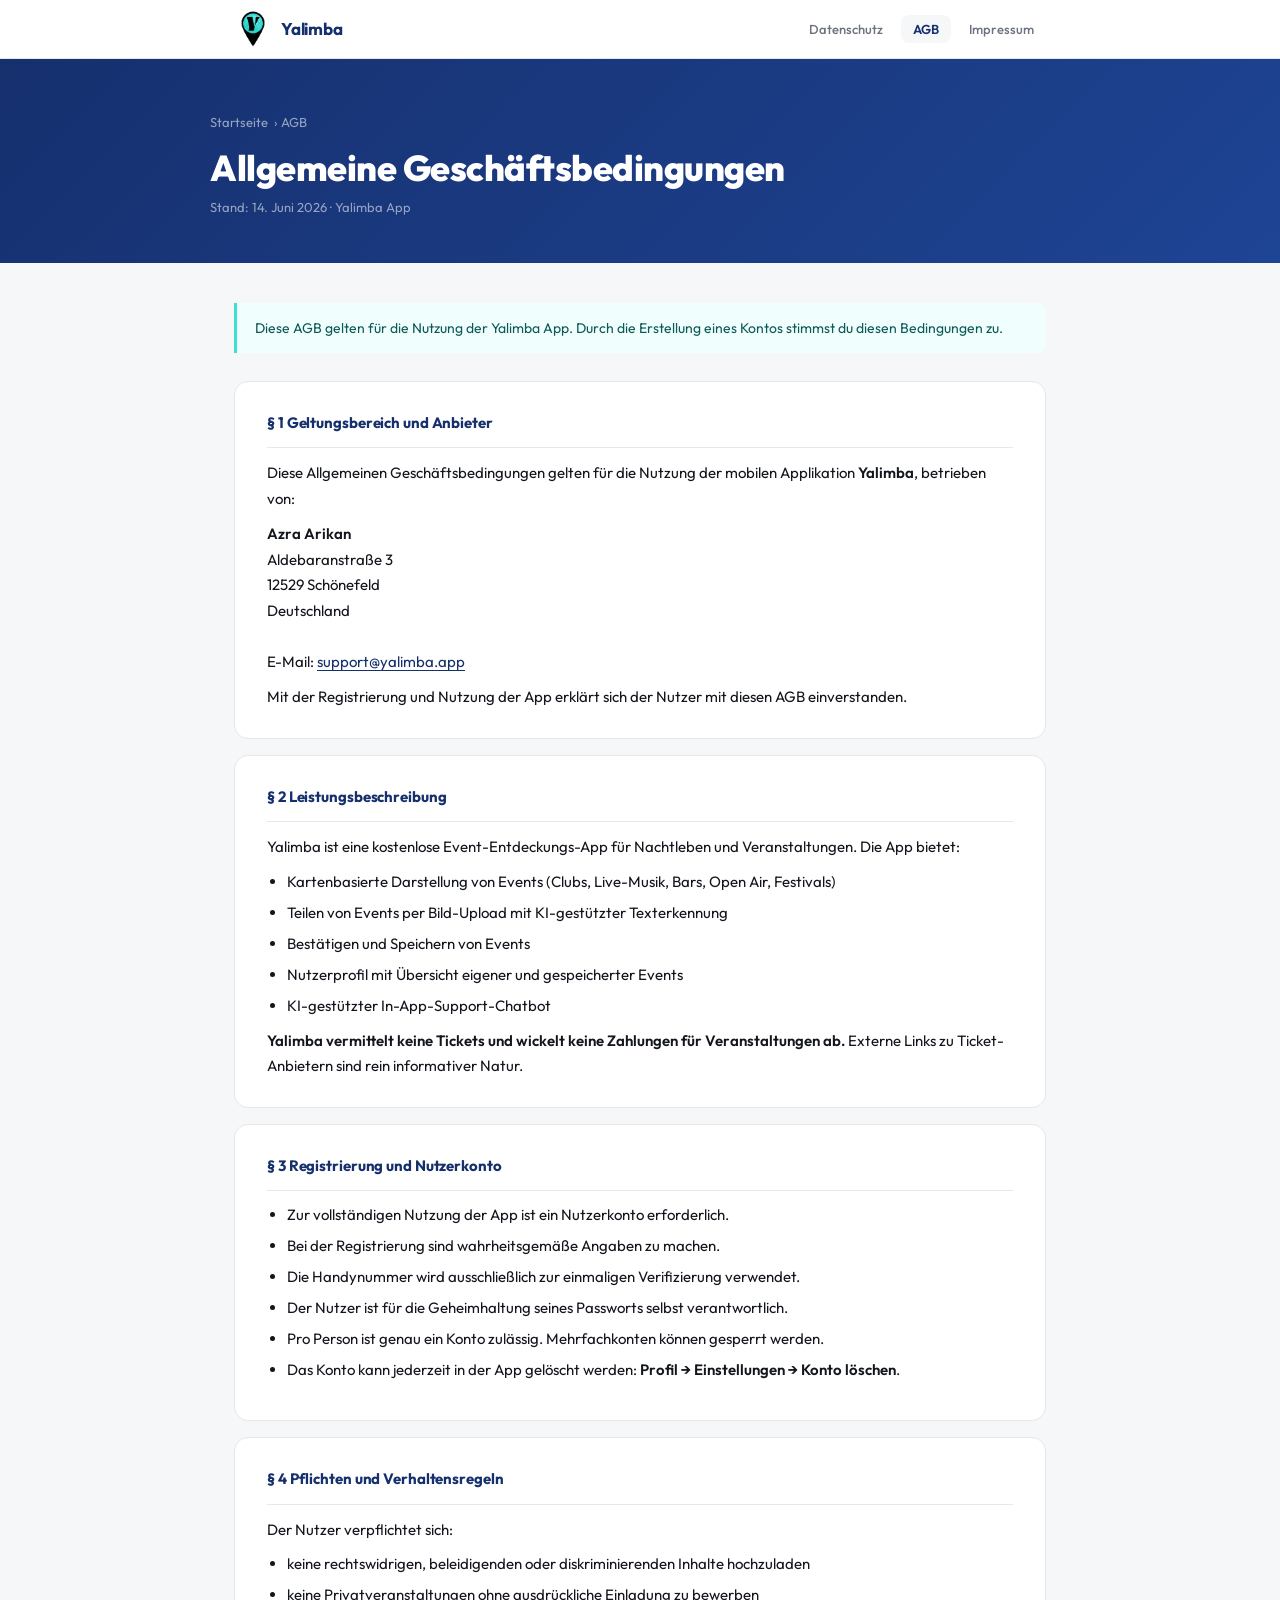
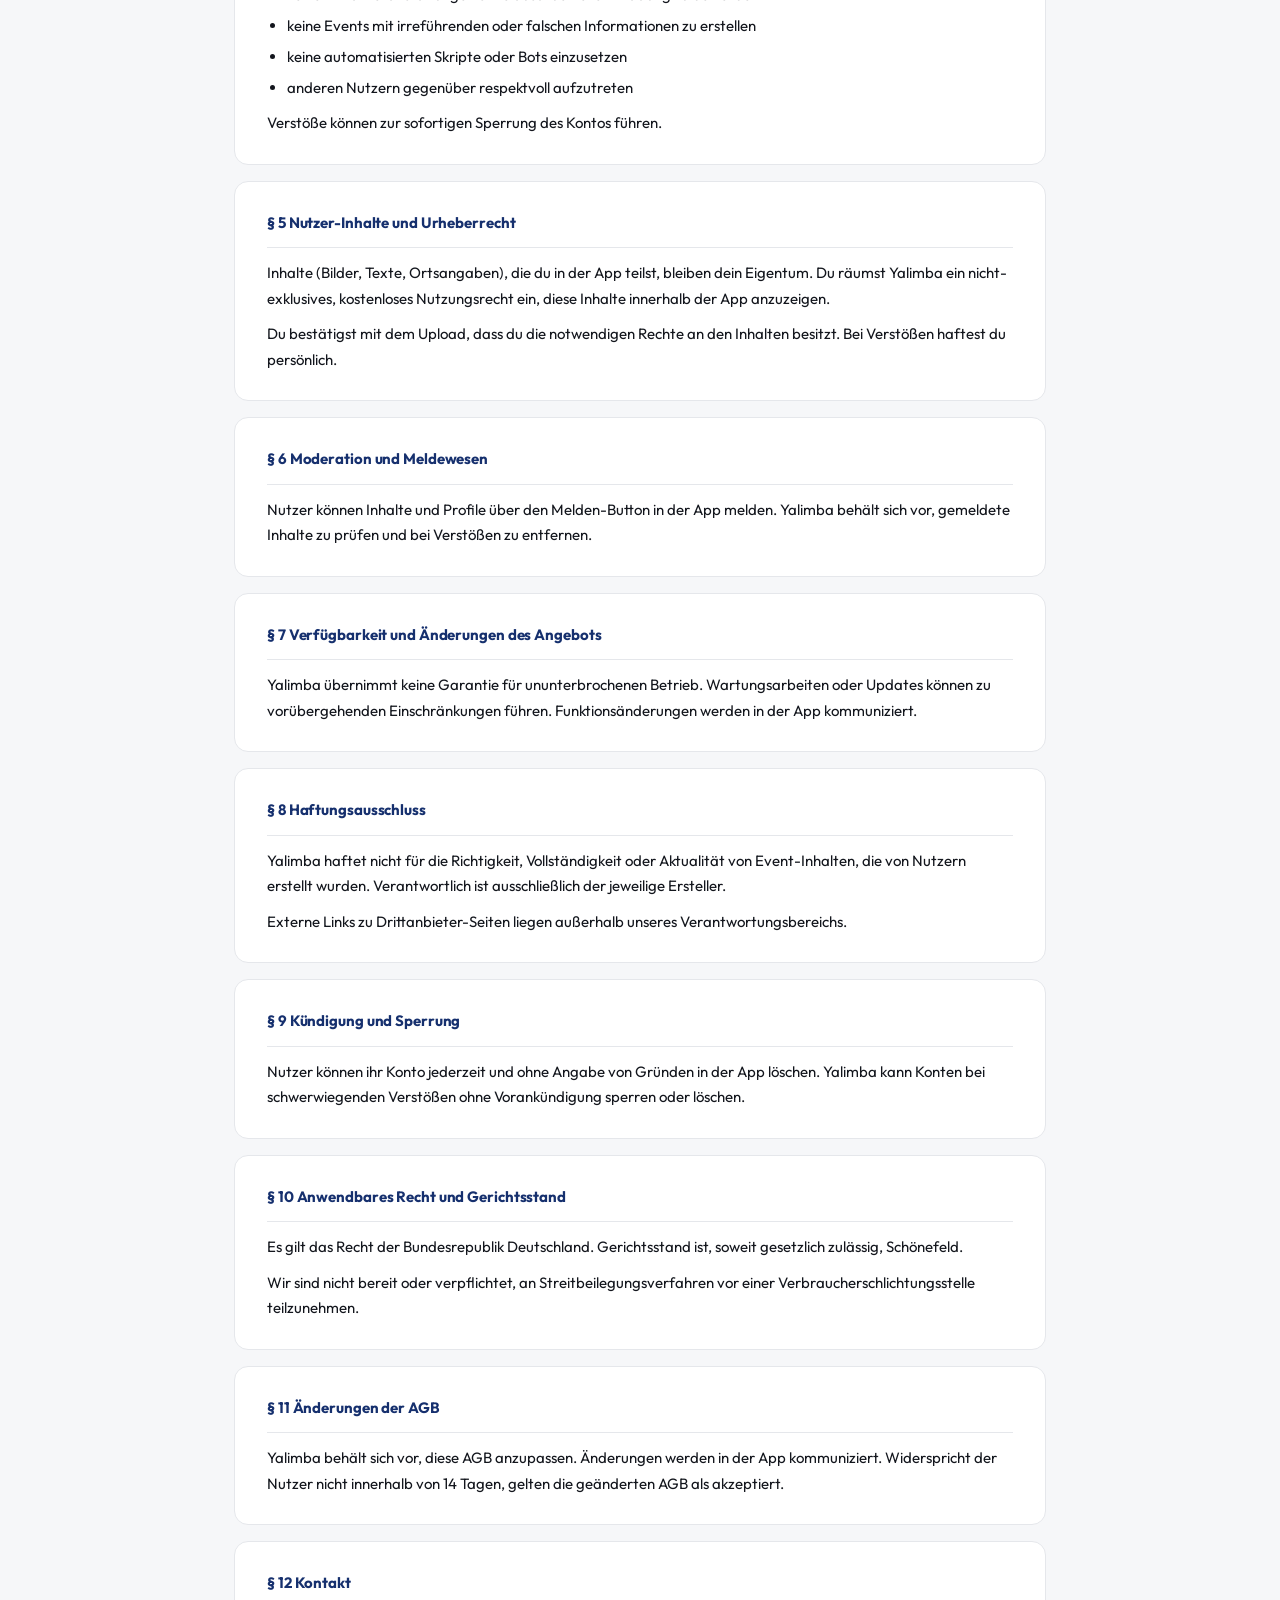
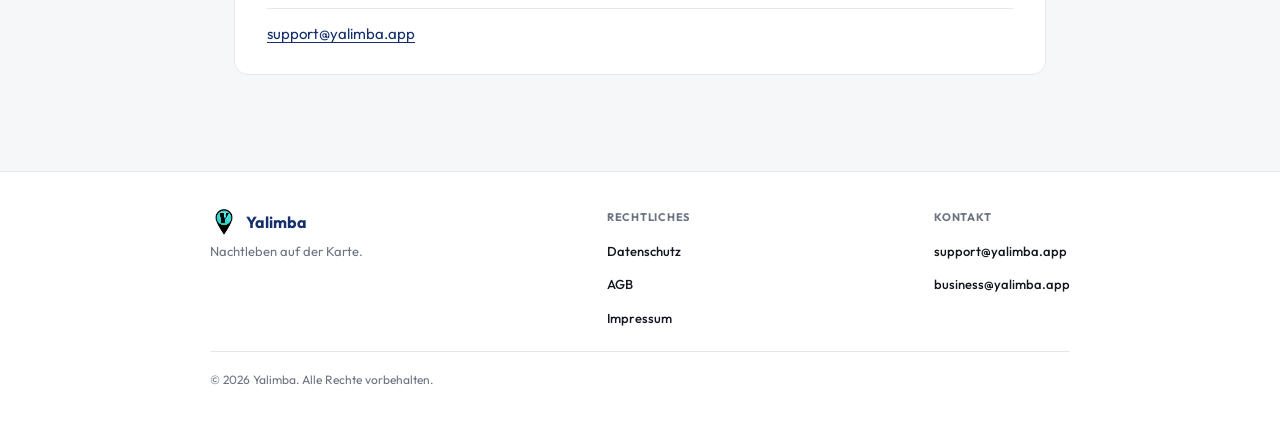
==== commit e2b37782: "Richtiges Logo eingebaut, AGB + Impressum vollständig neu gepusht Co-Authored-By: Claude Sonnet 4.6 " ====
--- a/agb.html
+++ b/agb.html
@@ -62,7 +62,7 @@
   font-size: 17px;
   letter-spacing: -0.2px;
 }
-.logo img { width: 30px; height: 30px; border-radius: 7px; }
+.logo img { height: 38px; width: auto; }
 .nav-links { display: flex; gap: 6px; list-style: none; }
 .nav-links a {
   font-size: 13px;
@@ -166,7 +166,7 @@
   gap: 8px;
   margin-bottom: 6px;
 }
-.footer-brand .brand-name img { width: 22px; height: 22px; border-radius: 5px; }
+.footer-brand .brand-name img { height: 28px; width: auto; }
 .footer-brand p { font-size: 13px; color: var(--gray); max-width: 210px; line-height: 1.5; }
 .footer-col h4 {
   font-size: 11px;
@@ -200,7 +200,7 @@
 <nav>
   <div class="nav-inner">
     <a href="index.html" class="logo">
-      <img src="favicon.png" alt="Yalimba" />
+      <img src="yalimba-logo.png" alt="Yalimba" />
       Yalimba
     </a>
     <ul class="nav-links">
@@ -325,7 +325,7 @@
   <div class="footer-inner">
     <div class="footer-brand">
       <div class="brand-name">
-        <img src="favicon.png" alt="Yalimba" />
+        <img src="yalimba-logo.png" alt="Yalimba" />
         Yalimba
       </div>
       <p>Nachtleben auf der Karte.</p>
